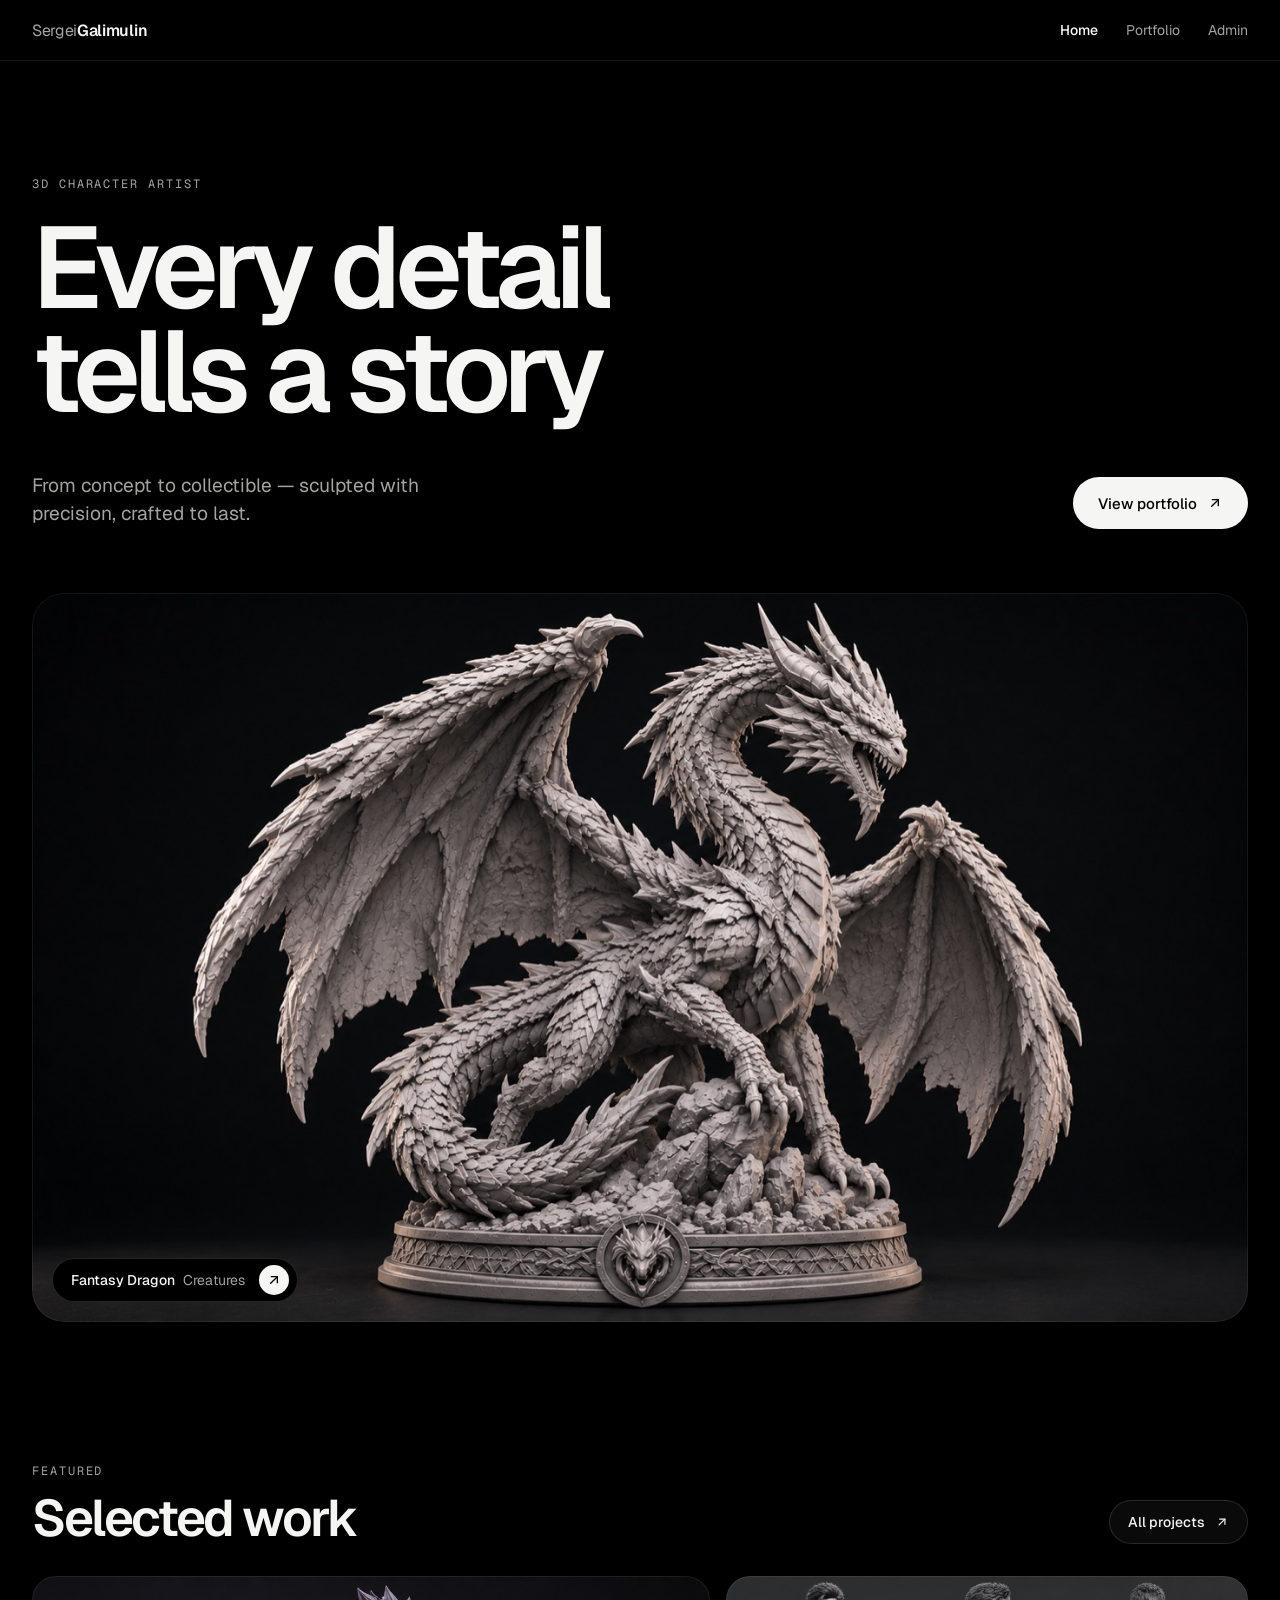
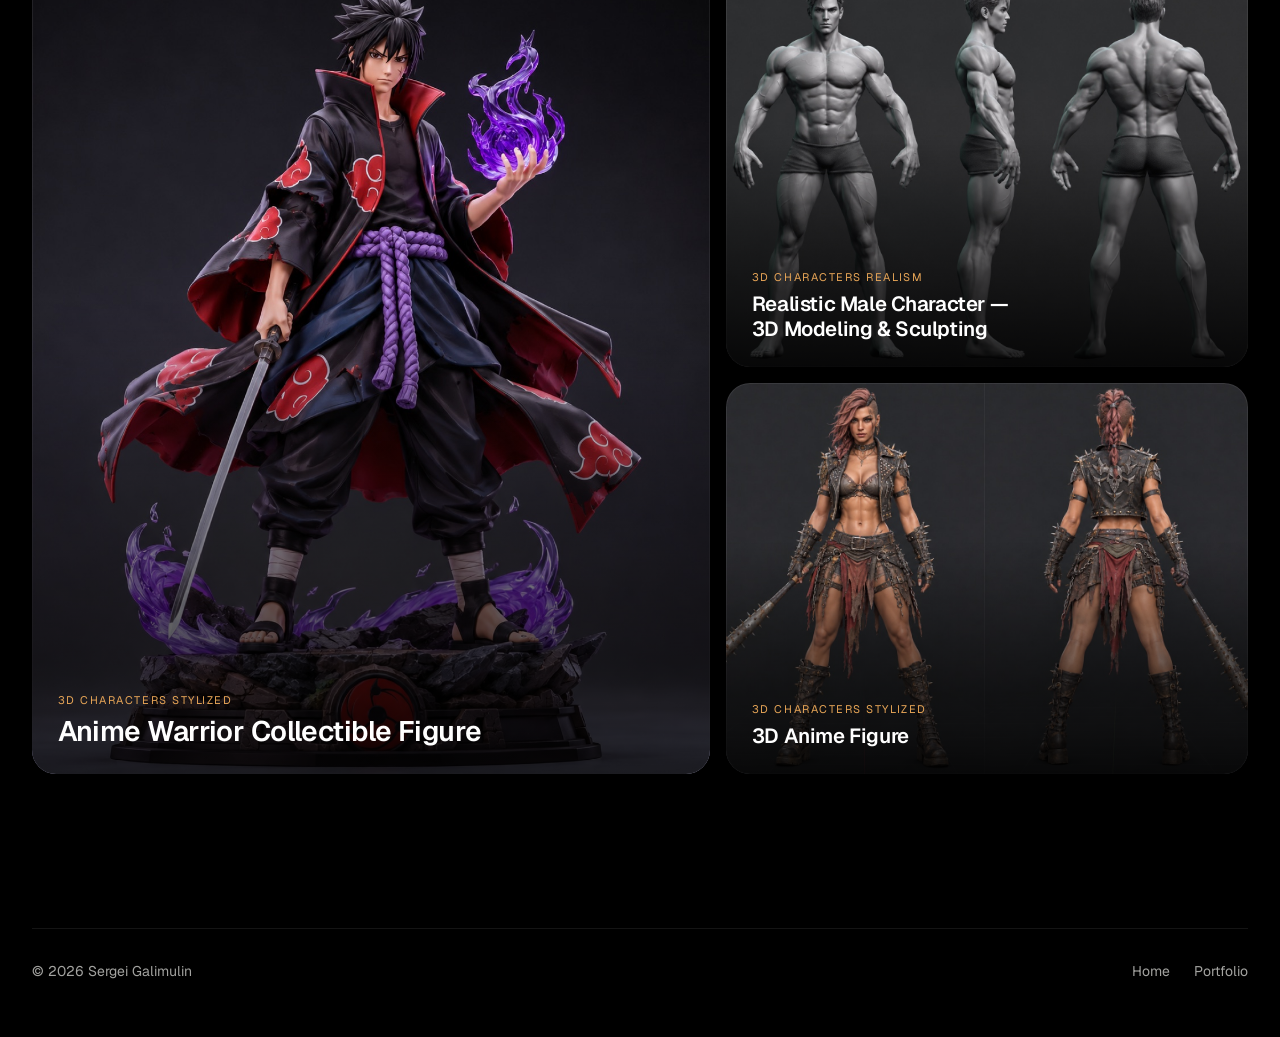
==== index.html @ 77cfa5a1 "Portfolio site for Sergei Galimulin Static site: home, portfolio with category filter, project pages" ====
<!doctype html>
<html lang="en">
<head>
  <meta charset="utf-8">
  <meta name="viewport" content="width=device-width, initial-scale=1">
  <title>SergeiGalimulin — 3D Character Artist</title>
  <meta name="description" content="Every detail tells a story. From concept to collectible — sculpted with precision, crafted to last.">
  <meta property="og:title" content="SergeiGalimulin — 3D Character Artist">
  <meta property="og:description" content="From concept to collectible — sculpted with precision, crafted to last.">
  <meta property="og:image" content="assets/img/p8_1.jpg">
  <meta name="theme-color" content="#000000">
  <link rel="icon" href="assets/favicon.svg" type="image/svg+xml">
  <link rel="preconnect" href="https://fonts.googleapis.com">
  <link rel="preconnect" href="https://fonts.gstatic.com" crossorigin>
  <link rel="stylesheet" href="https://fonts.googleapis.com/css2?family=Geist:wght@300..700&family=Geist+Mono:wght@400;500&display=block">
  <link rel="stylesheet" href="assets/css/styles.css">
</head>
<body>
  <header class="nav">
    <nav class="nav-bar" aria-label="Main">
      <a class="logo" href="index.html" aria-label="SergeiGalimulin — home"><i>Sergei</i><b>Galimulin</b></a>
      <div class="nav-links">
        <a class="nav-link nav-home is-active" href="index.html" aria-current="page">Home</a>
        <a class="nav-link" href="portfolio.html">Portfolio</a>
        <a class="nav-link" href="admin/login.html">Admin</a>
      </div>
    </nav>
  </header>

  <main>
    <section class="wrap hero">
      <p class="eyebrow">3D Character Artist</p>
      <h1>Every detail tells a story</h1>
      <div class="hero-row">
        <p>From concept to collectible — sculpted with precision, crafted to last.</p>
        <a class="btn btn-primary" href="portfolio.html">View portfolio <svg class="arr" aria-hidden="true" width="16" height="16" viewBox="0 0 24 24" fill="none" stroke="currentColor" stroke-width="2" stroke-linecap="round" stroke-linejoin="round"><path d="M7 17 17 7"/><path d="M8 7h9v9"/></svg></a>
      </div>
      <div id="hero-card"></div>
    </section>

    <section class="wrap section" id="featured" aria-labelledby="featured-title">
      <div class="section-head">
        <div>
          <p class="eyebrow">Featured</p>
          <h2 id="featured-title">Selected work</h2>
        </div>
        <a class="btn btn-ghost btn-sm" href="portfolio.html">All projects <svg class="arr arr-up" aria-hidden="true" width="14" height="14" viewBox="0 0 24 24" fill="none" stroke="currentColor" stroke-width="2" stroke-linecap="round" stroke-linejoin="round"><path d="M7 17 17 7"/><path d="M8 7h9v9"/></svg></a>
      </div>
      <div class="bento" id="bento"></div>
    </section>
  </main>

  <footer class="wrap footer">
    <div class="footer-row">
      <span>© 2026 Sergei Galimulin</span>
      <div class="footer-links">
        <a class="foot-link" href="index.html">Home</a>
        <a class="foot-link" href="portfolio.html">Portfolio</a>
      </div>
    </div>
  </footer>

  <script src="assets/js/site.js"></script>
  <script src="assets/js/home.js"></script>
</body>
</html>
---- assets/css/styles.css ----
/* SergeiGalimulin — общие стили сайта и админки */

@view-transition { navigation: auto; }
::view-transition-old(root),
::view-transition-new(root) { animation-duration: .22s; }

:root {
  --bg: #000000;
  --surface: #111111;
  --surface-2: #161616;
  --skeleton: #0d0d0d;
  --line: rgba(255, 255, 255, .08);
  --line-strong: rgba(255, 255, 255, .14);
  --text: #f5f5f4;
  --muted: #a3a3a0;
  --subtle: #8f8f8c;
  --accent: #e8a657;
  --danger: #dc2626;
  --ok: #4ade80;
  --ease: cubic-bezier(.2, .7, .2, 1);
  --gutter: clamp(16px, 3vw, 32px);
}

* { box-sizing: border-box; }
html { background: var(--bg); color-scheme: dark; }
body {
  margin: 0;
  min-height: 100vh;
  background: var(--bg);
  color: var(--text);
  font-family: 'Geist', system-ui, -apple-system, sans-serif;
  -webkit-font-smoothing: antialiased;
}
a { color: inherit; text-decoration: none; }
img, video { display: block; max-width: 100%; }
button { font: inherit; }
:focus-visible { outline: 2px solid #fff; outline-offset: 3px; }
.mono { font-family: 'Geist Mono', ui-monospace, monospace; }
.sr-only { position: absolute; width: 1px; height: 1px; padding: 0; margin: -1px; overflow: hidden; clip: rect(0 0 0 0); white-space: nowrap; border: 0; }
.wrap { max-width: 1360px; margin: 0 auto; padding-inline: var(--gutter); }
.eyebrow { margin: 0; font-family: 'Geist Mono', ui-monospace, monospace; font-size: 12px; letter-spacing: .16em; text-transform: uppercase; color: var(--muted); }

/* ---------- Шапка ---------- */
.nav {
  position: sticky; top: 0; z-index: 30;
  background: var(--bg);
  border-bottom: 1px solid var(--line);
  transition: transform .35s var(--ease);
  view-transition-name: site-nav;
}
.nav.is-hidden { transform: translateY(-101%); }
.nav:focus-within { transform: none; }
.nav-bar { max-width: 1360px; margin: 0 auto; height: 60px; padding-inline: var(--gutter); display: flex; align-items: center; justify-content: space-between; gap: 16px; }
.logo { height: 44px; display: inline-flex; align-items: center; font-size: 16px; letter-spacing: -.02em; }
.logo b { font-weight: 600; }
.logo i { font-style: normal; font-weight: 400; color: var(--muted); }
.nav-links { display: flex; gap: 28px; }
.nav-link { height: 44px; display: inline-flex; align-items: center; font-size: 14px; color: var(--muted); transition: color .2s; }
.nav-link:hover { color: #fff; }
.nav-link.is-active { color: #fff; font-weight: 500; }
.badge { height: 24px; padding: 0 10px; border-radius: 999px; background: rgba(255,255,255,.08); display: inline-flex; align-items: center; font-size: 11px; letter-spacing: .12em; color: #c9c9c6; }
@media (max-width: 480px) { .nav-home { display: none; } .nav-links { gap: 20px; } }

/* ---------- Кнопки ---------- */
.btn {
  height: 52px; padding: 0 24px; border-radius: 999px;
  display: inline-flex; align-items: center; justify-content: center; gap: 10px;
  font: 500 15px 'Geist', system-ui, sans-serif;
  border: 1px solid transparent; cursor: pointer;
  transition: background-color .2s, color .2s, border-color .2s, transform .2s;
}
.btn .arr { transition: transform .25s var(--ease); }
.btn-primary { background: var(--text); color: #000; }
.btn-primary:hover { background: #fff; transform: translateY(-1px); }
.btn-primary:hover .arr { transform: translate(2px, -2px); }
.btn-ghost { background: rgba(255,255,255,.04); color: var(--text); border-color: rgba(255,255,255,.12); }
.btn-ghost:hover { background: rgba(255,255,255,.1); border-color: rgba(255,255,255,.28); }
.btn-ghost:hover .arr-left { transform: translateX(-3px); }
.btn-ghost:hover .arr-up { transform: translate(2px, -2px); }
.btn-sm { height: 44px; padding: 0 18px; font-size: 14px; }
.btn-md { height: 48px; padding: 0 22px; font-size: 14px; }
.btn-danger-outline { background: transparent; color: var(--muted); border-color: rgba(255,255,255,.1); }
.btn-danger-outline:hover { background: rgba(248,113,113,.12); border-color: rgba(248,113,113,.5); color: #fca5a5; }
.btn-danger { background: var(--danger); color: #fff; }
.btn-danger:hover { background: #ef4444; }
.icon-btn {
  width: 44px; height: 44px; border-radius: 999px;
  display: inline-flex; align-items: center; justify-content: center;
  color: var(--text); background: #000; border: 1px solid var(--line-strong);
  cursor: pointer; transition: background-color .2s, color .2s, border-color .2s;
}
.icon-btn:hover { background: var(--text); color: #000; border-color: var(--text); }
.text-btn { height: 44px; padding: 0; border: 0; background: transparent; display: inline-flex; align-items: center; gap: 8px; font-size: 14px; color: var(--muted); cursor: pointer; transition: color .2s; }
.text-btn:hover { color: #fff; }

/* ---------- Картинки: заглушка и проявление ---------- */
.ph { background: linear-gradient(100deg, #0d0d0d 35%, #151515 50%, #0d0d0d 65%) #0d0d0d; background-size: 250% 100%; animation: shimmer 1.4s linear infinite; }
.ph.done { animation: none; background: #0b0b0b; }
.lz { opacity: 0; transition: opacity .5s ease, transform .8s var(--ease); }
.lz.on { opacity: 1; }
@keyframes shimmer { from { background-position: 150% 0; } to { background-position: -50% 0; } }
@keyframes fade { from { opacity: 0; } to { opacity: 1; } }
@keyframes pop { from { opacity: 0; transform: scale(.96); } to { opacity: 1; transform: none; } }
.fade-in { animation: fade .35s ease both; }

/* ---------- Карточки работ ---------- */
.card { display: block; cursor: pointer; }
.card-media { position: relative; overflow: hidden; border-radius: 24px; isolation: isolate; }
.card-media::after { content: ''; position: absolute; inset: 0; border-radius: inherit; box-shadow: inset 0 0 0 1px rgba(255,255,255,.07); pointer-events: none; }
.card-media img { width: 100%; height: 100%; object-fit: cover; }
.card:hover .card-media img.on { transform: scale(1.04); }
.card-shade { position: absolute; inset: 0; z-index: 1; background: linear-gradient(to top, rgba(0,0,0,.85) 0%, rgba(0,0,0,.4) 35%, rgba(0,0,0,0) 60%); pointer-events: none; }
.card-info { position: absolute; left: 0; right: 0; bottom: 0; z-index: 2; padding: clamp(18px, 2vw, 28px); display: flex; flex-direction: column; gap: 8px; transition: transform .5s var(--ease); }
.card:hover .card-info { transform: translateY(-4px); }
.card-cat { font-size: 11px; font-weight: 400; letter-spacing: .14em; text-transform: uppercase; color: var(--accent); }
.card-name { font-size: clamp(17px, 1.6vw, 22px); font-weight: 600; letter-spacing: -.02em; line-height: 1.2; color: #fff; text-wrap: balance; }
.card-video { position: absolute; top: 14px; right: 14px; z-index: 3; height: 32px; padding: 0 12px; border-radius: 999px; display: inline-flex; align-items: center; gap: 7px; font-size: 12px; font-weight: 500; color: var(--text); background: #000; border: 1px solid var(--line-strong); }

/* ---------- Главная ---------- */
.hero { padding-top: clamp(64px, 9vw, 120px); }
.hero h1 { margin: 24px 0 0; font-weight: 600; font-size: clamp(48px, 9vw, 148px); line-height: .9; letter-spacing: -.055em; max-width: 11ch; text-wrap: balance; }
.hero-row { margin-top: clamp(32px, 4vw, 48px); display: flex; flex-wrap: wrap; justify-content: space-between; align-items: flex-end; gap: 24px 48px; }
.hero-row p { margin: 0; max-width: 34ch; font-size: clamp(17px, 1.5vw, 20px); line-height: 1.5; color: var(--muted); text-wrap: pretty; }
.hero-card { margin-top: clamp(40px, 5vw, 64px); }
.hero-card .card-media { border-radius: 32px; }
.hero-tag { position: absolute; left: 20px; bottom: 20px; z-index: 2; height: 44px; padding: 0 8px 0 18px; border-radius: 999px; display: inline-flex; align-items: center; gap: 14px; font-size: 14px; background: #000; border: 1px solid var(--line-strong); }
.hero-tag .go { width: 30px; height: 30px; border-radius: 999px; background: var(--text); color: #000; display: inline-flex; align-items: center; justify-content: center; }
.section { padding-top: clamp(96px, 11vw, 160px); }
.section-head { display: flex; justify-content: space-between; align-items: flex-end; gap: 24px; flex-wrap: wrap; margin-bottom: 32px; }
.section-head h2 { margin: 14px 0 0; font-weight: 600; font-size: clamp(32px, 4vw, 56px); letter-spacing: -.045em; line-height: 1; }
.bento { display: grid; grid-template-columns: 1.3fr 1fr; gap: 16px; }
.bento .card { display: flex; flex-direction: column; min-width: 0; }
.bento .card-media { aspect-ratio: 4 / 3; }
.bento .big { grid-row: span 2; }
.bento .big .card-media { flex: 1 1 0; min-height: 0; aspect-ratio: auto; }
.bento .big .card-media img { position: absolute; inset: 0; }
.bento .big .card-name { font-size: clamp(20px, 2.2vw, 30px); }
@media (max-width: 820px) {
  .bento { grid-template-columns: 1fr; }
  .bento .big { grid-row: auto; }
  .bento .big .card-media { flex: none; aspect-ratio: 4 / 5; }
}

/* ---------- Портфолио ---------- */
.page-head { padding-top: clamp(56px, 8vw, 104px); }
.page-head-row { margin-top: 20px; display: flex; justify-content: space-between; align-items: flex-end; gap: 16px 24px; flex-wrap: wrap; }
.page-head h1 { margin: 0; font-weight: 600; font-size: clamp(56px, 9vw, 148px); line-height: .88; letter-spacing: -.06em; }
.count { margin: 0 0 12px; font-size: 13px; color: var(--muted); }
.chips { margin-top: 40px; display: flex; flex-wrap: wrap; gap: 8px; }
.chip {
  height: 44px; padding: 0 16px; border-radius: 999px;
  border: 1px solid rgba(255,255,255,.12); background: transparent; color: var(--muted);
  font: 500 14px 'Geist', system-ui, sans-serif;
  display: inline-flex; align-items: center; gap: 8px; cursor: pointer;
  transition: background-color .2s, color .2s, border-color .2s;
}
.chip .n { font-family: 'Geist Mono', ui-monospace, monospace; font-size: 11px; color: var(--subtle); transition: color .2s; }
.chip:hover { background: rgba(255,255,255,.06); border-color: rgba(255,255,255,.32); color: #fff; }
.chip:hover .n { color: #c9c9c6; }
.chip.is-active { background: var(--text); border-color: var(--text); color: #000; }
.chip.is-active .n { color: #57575a; }
.masonry { margin-top: 40px; columns: 380px 3; column-gap: 16px; }
.masonry .card { break-inside: avoid; margin-bottom: 16px; }
.empty { margin-top: 40px; min-height: 440px; border-radius: 32px; background: var(--surface); border: 1px solid rgba(255,255,255,.07); display: flex; flex-direction: column; align-items: center; justify-content: center; gap: 20px; padding: 48px 24px; text-align: center; }
.empty-title { margin: 0; font-weight: 600; font-size: clamp(28px, 3.4vw, 44px); letter-spacing: -.045em; line-height: 1.05; max-width: 16ch; text-wrap: balance; }

/* ---------- Страница проекта ---------- */
.project-grid { margin-top: 28px; display: flex; flex-wrap: wrap; gap: clamp(32px, 4vw, 56px); align-items: flex-start; }
.project-media { flex: 999 1 560px; min-width: 0; display: flex; flex-direction: column; gap: 16px; }
.viewer { position: relative; border-radius: 28px; overflow: hidden; display: flex; align-items: center; justify-content: center; background: #0b0b0b; }
.viewer::after { content: ''; position: absolute; inset: 0; border-radius: inherit; box-shadow: inset 0 0 0 1px rgba(255,255,255,.07); pointer-events: none; }
.viewer img, .viewer video { width: 100%; height: 100%; }
.zoom { position: absolute; inset: 0; padding: 0; border: 0; background: transparent; display: flex; align-items: center; justify-content: center; cursor: zoom-in; }
.counter { position: absolute; left: 16px; top: 16px; height: 32px; padding: 0 12px; border-radius: 999px; display: inline-flex; align-items: center; font-size: 12px; background: #000; border: 1px solid var(--line-strong); }
.viewer-full { position: absolute; right: 16px; top: 16px; }
.viewer-arrows { position: absolute; right: 16px; bottom: 16px; display: flex; gap: 8px; }
.thumbs { display: flex; gap: 12px; overflow-x: auto; padding: 4px; }
.thumb { position: relative; flex: 0 0 auto; width: 104px; height: 78px; padding: 0; border-radius: 14px; overflow: hidden; border: 0; background: #141414; cursor: pointer; opacity: .5; outline: 2px solid transparent; outline-offset: 3px; transition: opacity .2s, outline-color .2s; }
.thumb:hover { opacity: 1; }
.thumb.is-active { opacity: 1; outline-color: var(--text); }
.thumb img, .thumb video { width: 100%; height: 100%; object-fit: cover; }
.play { position: absolute; inset: 0; display: flex; align-items: center; justify-content: center; color: #fff; background: rgba(0,0,0,.35); pointer-events: none; }
.project-aside { flex: 1 1 320px; max-width: 420px; display: flex; flex-direction: column; gap: 24px; }
.project-aside h1 { margin: 0; font-weight: 600; font-size: clamp(30px, 3.2vw, 44px); line-height: 1.02; letter-spacing: -.045em; text-wrap: balance; }
.project-desc { margin: 0; font-size: 16px; line-height: 1.65; color: var(--muted); white-space: pre-line; text-wrap: pretty; }
.specs { margin: 0; padding: 4px 20px; border-radius: 20px; background: var(--surface); border: 1px solid rgba(255,255,255,.07); }
.specs div { display: flex; justify-content: space-between; gap: 16px; padding: 14px 0; font-size: 14px; }
.specs div + div { border-top: 1px solid rgba(255,255,255,.07); }
.specs dt { color: var(--muted); }
.specs dd { margin: 0; text-align: right; }
.pn-grid { margin-top: clamp(80px, 9vw, 128px); display: grid; grid-template-columns: repeat(auto-fit, minmax(min(360px, 100%), 1fr)); gap: 16px; }
.pn { display: flex; align-items: center; gap: 20px; padding: 12px; border-radius: 24px; background: var(--surface); border: 1px solid rgba(255,255,255,.07); transition: background-color .25s, border-color .25s; }
.pn:hover { background: #171717; border-color: rgba(255,255,255,.16); }
.pn.next { flex-direction: row-reverse; text-align: right; }
.pn-img { flex: 0 0 auto; width: 120px; height: 90px; border-radius: 14px; overflow: hidden; background: #141414; }
.pn-img img { width: 100%; height: 100%; object-fit: cover; transition: transform .8s var(--ease); }
.pn:hover .pn-img img { transform: scale(1.06); }
.pn-text { flex: 1; min-width: 0; display: flex; flex-direction: column; gap: 8px; }
.pn-label { font-size: 12px; letter-spacing: .12em; color: var(--muted); }
.pn-title { font-size: 20px; font-weight: 600; letter-spacing: -.03em; line-height: 1.2; }
.not-found { padding: 120px 0; display: flex; flex-direction: column; align-items: flex-start; gap: 20px; color: var(--muted); }

/* ---------- Полноэкранный просмотр ---------- */
.lb { position: fixed; inset: 0; z-index: 100; background: #050505; display: grid; grid-template-rows: auto minmax(0, 1fr) auto; animation: fade .25s ease both; }
.lb[hidden] { display: none; }
.lb-backdrop { position: absolute; inset: 0; padding: 0; border: 0; background: transparent; cursor: zoom-out; }
.lb-top { position: relative; z-index: 1; display: flex; justify-content: space-between; align-items: center; gap: 16px; padding: 16px clamp(16px, 2vw, 24px); pointer-events: none; }
.lb-top > * { pointer-events: auto; }
.lb-title { display: flex; align-items: baseline; gap: 16px; min-width: 0; }
.lb-title span:first-child { font-size: 15px; font-weight: 500; white-space: nowrap; overflow: hidden; text-overflow: ellipsis; }
.lb-stage { position: relative; min-height: 0; display: flex; align-items: center; justify-content: center; padding: 8px clamp(12px, 7vw, 112px); pointer-events: none; }
.lb-stage img, .lb-stage video { max-width: 100%; max-height: 100%; object-fit: contain; border-radius: 12px; pointer-events: auto; user-select: none; }
.lb-btn { width: 48px; height: 48px; border-radius: 999px; display: inline-flex; align-items: center; justify-content: center; color: var(--text); background: #141414; border: 1px solid rgba(255,255,255,.12); cursor: pointer; pointer-events: auto; transition: background-color .2s, color .2s, border-color .2s; }
.lb-btn:hover { background: var(--text); color: #000; border-color: var(--text); }
.lb-arrow { position: absolute; top: 50%; width: 56px; height: 56px; transform: translateY(-50%); }
.lb-prev { left: clamp(12px, 2vw, 32px); }
.lb-next { right: clamp(12px, 2vw, 32px); }
.lb-strip { position: relative; z-index: 1; display: flex; justify-content: center; gap: 10px; padding: 16px 16px 24px; overflow-x: auto; pointer-events: none; }
.lb-thumb { position: relative; flex: 0 0 auto; width: 80px; height: 56px; padding: 0; border-radius: 10px; overflow: hidden; border: 0; background: #141414; cursor: pointer; opacity: .4; outline: 2px solid transparent; outline-offset: 3px; pointer-events: auto; transition: opacity .2s, outline-color .2s; }
.lb-thumb:hover { opacity: 1; }
.lb-thumb.is-active { opacity: 1; outline-color: var(--text); }
.lb-thumb img, .lb-thumb video { width: 100%; height: 100%; object-fit: cover; }
@media (max-width: 640px) {
  .lb-arrow { top: auto; bottom: 8px; transform: none; width: 48px; height: 48px; }
  .lb-stage { padding: 8px 12px 64px; }
}

/* ---------- Подвал ---------- */
.footer { margin-top: clamp(96px, 12vw, 180px); padding-bottom: 24px; }
.footer-row { display: flex; justify-content: space-between; align-items: center; gap: 16px; flex-wrap: wrap; padding: 20px 0; border-top: 1px solid var(--line); font-size: 14px; color: var(--muted); }
.footer-links { display: flex; gap: 24px; }
.foot-link { height: 44px; display: inline-flex; align-items: center; color: var(--muted); transition: color .2s; }
.foot-link:hover { color: #fff; }

/* ---------- Админка ---------- */
.admin-main { padding-top: clamp(40px, 6vw, 80px); padding-bottom: 120px; }
.admin-head { display: flex; justify-content: space-between; align-items: flex-end; gap: 24px; flex-wrap: wrap; margin-bottom: 32px; }
.admin-head h1 { margin: 12px 0; font-weight: 600; font-size: clamp(36px, 4.6vw, 64px); line-height: .95; letter-spacing: -.05em; }
.panel { border-radius: 28px; background: var(--surface); border: 1px solid rgba(255,255,255,.07); padding: clamp(20px, 2.4vw, 28px); }
.field { display: flex; flex-direction: column; gap: 8px; }
.label { font-size: 13px; color: var(--muted); }
.input { width: 100%; height: 50px; padding: 0 16px; border-radius: 14px; border: 1px solid rgba(255,255,255,.1); background: #000; color: var(--text); font: 400 15px 'Geist', system-ui, sans-serif; transition: border-color .2s, box-shadow .2s; }
textarea.input { height: auto; padding: 14px 16px; line-height: 1.6; resize: vertical; }
.input::placeholder { color: var(--subtle); }
.input:hover { border-color: rgba(255,255,255,.22); }
.input:focus { outline: none; border-color: var(--text); box-shadow: 0 0 0 4px rgba(255,255,255,.08); }
.input.is-error { border-color: #f87171; }
.input-wrap { position: relative; }
.input-wrap .input { padding-right: 52px; }
.eye { position: absolute; right: 3px; top: 3px; width: 44px; height: 44px; border: 0; border-radius: 12px; background: transparent; color: var(--muted); display: flex; align-items: center; justify-content: center; cursor: pointer; transition: color .2s, background-color .2s; }
.eye:hover { color: #fff; background: rgba(255,255,255,.06); }
.err { margin: 0; font-size: 13px; color: #fca5a5; }
.notice { margin: 0; padding: 12px 14px; border-radius: 12px; background: rgba(74,222,128,.1); color: #86efac; font-size: 14px; line-height: 1.4; }
.login { min-height: calc(100vh - 61px); display: flex; align-items: center; justify-content: center; padding: 80px 16px; }
.login-card { width: 100%; max-width: 440px; padding: clamp(28px, 4vw, 40px); border-radius: 32px; background: var(--surface); border: 1px solid rgba(255,255,255,.07); display: flex; flex-direction: column; gap: 32px; }
.login-card h1 { margin: 12px 0; font-weight: 600; font-size: 36px; line-height: 1; letter-spacing: -.045em; }

.list { list-style: none; margin: 0; padding: 8px; border-radius: 28px; background: var(--surface); border: 1px solid rgba(255,255,255,.07); }
.row { display: flex; flex-wrap: wrap; align-items: center; gap: 12px 20px; padding: 12px; border-radius: 20px; transition: background-color .2s; }
.row:hover { background: var(--surface-2); }
.row + .row { margin-top: 2px; }
.row-thumb { flex: 0 0 auto; width: 64px; height: 64px; border-radius: 14px; overflow: hidden; background: #141414; display: flex; align-items: center; justify-content: center; color: #6b6b68; }
.row-thumb img { width: 100%; height: 100%; object-fit: cover; }
.row-text { flex: 999 1 260px; min-width: 0; display: flex; flex-direction: column; gap: 6px; }
.row-title { font-size: 15px; font-weight: 500; line-height: 1.3; transition: color .2s; }
.row-title:hover { color: #fff; text-decoration: underline; text-underline-offset: 3px; }
.row-meta { font-size: 13px; color: var(--muted); }
.row-actions { flex: 1 0 auto; display: flex; align-items: center; justify-content: flex-end; gap: 8px; }
.pill { height: 40px; padding: 0 14px; border-radius: 999px; display: inline-flex; align-items: center; gap: 8px; font: 500 13px 'Geist', system-ui, sans-serif; color: var(--muted); background: transparent; border: 1px solid rgba(255,255,255,.1); cursor: pointer; transition: background-color .2s, color .2s, border-color .2s; }
.pill:hover { background: rgba(255,255,255,.08); border-color: rgba(255,255,255,.24); color: #fff; }
.status { min-width: 124px; }
.status .dot { width: 7px; height: 7px; border-radius: 999px; background: #6b6b68; }
.status.is-on { color: var(--text); }
.status.is-on .dot { background: var(--ok); box-shadow: 0 0 0 3px rgba(74,222,128,.15); }
.round-btn { width: 40px; height: 40px; border-radius: 999px; display: inline-flex; align-items: center; justify-content: center; color: var(--muted); background: transparent; border: 1px solid rgba(255,255,255,.1); cursor: pointer; transition: background-color .2s, color .2s, border-color .2s; }
.round-btn.danger:hover { background: rgba(248,113,113,.12); border-color: rgba(248,113,113,.5); color: #fca5a5; }
.admin-empty { min-height: 360px; border-radius: 28px; background: var(--surface); border: 1px solid rgba(255,255,255,.07); display: flex; flex-direction: column; align-items: center; justify-content: center; gap: 16px; padding: 40px 24px; text-align: center; }

.editor-form { display: flex; flex-wrap: wrap; gap: 16px; align-items: stretch; }
.editor-left { flex: 1 1 400px; min-width: 0; display: flex; flex-direction: column; gap: 24px; }
.editor-right { flex: 999 1 520px; min-width: 0; display: flex; flex-direction: column; gap: 20px; }
.cat-chips { display: flex; flex-wrap: wrap; gap: 6px; }
.cat-chip { height: 40px; padding: 0 14px; border-radius: 999px; border: 1px solid rgba(255,255,255,.1); background: transparent; color: var(--muted); font: 500 13px 'Geist', system-ui, sans-serif; cursor: pointer; transition: background-color .2s, color .2s, border-color .2s; }
.cat-chip:hover { background: rgba(255,255,255,.08); color: #fff; border-color: rgba(255,255,255,.24); }
.cat-chip.is-active { background: var(--text); color: #000; border-color: var(--text); }
.switch-row { width: 100%; display: flex; align-items: center; justify-content: space-between; gap: 16px; padding: 16px; border-radius: 18px; border: 1px solid rgba(255,255,255,.1); background: transparent; color: var(--text); text-align: left; cursor: pointer; transition: border-color .2s, background-color .2s; }
.switch-row:hover { border-color: rgba(255,255,255,.24); background: rgba(255,255,255,.03); }
.track { flex: 0 0 auto; width: 48px; height: 28px; border-radius: 999px; background: #2a2a2a; position: relative; transition: background-color .25s; }
.knob { position: absolute; top: 3px; left: 3px; width: 22px; height: 22px; border-radius: 999px; background: var(--muted); transition: transform .3s var(--ease), background-color .25s; }
.switch-row[aria-checked="true"] .track { background: var(--text); }
.switch-row[aria-checked="true"] .knob { transform: translateX(20px); background: #000; }
.drop { display: flex; flex-wrap: wrap; align-items: center; justify-content: space-between; gap: 16px; padding: 20px; border-radius: 20px; border: 1px dashed rgba(255,255,255,.18); transition: border-color .2s, background-color .2s; }
.drop:hover { border-color: rgba(255,255,255,.4); background: rgba(255,255,255,.02); }
.drop.is-drag { border-color: var(--text); background: rgba(255,255,255,.06); }
.drop-text { display: flex; align-items: center; gap: 12px; font-size: 14px; color: var(--muted); }
.upload { position: relative; }
.upload:focus-within { outline: 2px solid #fff; outline-offset: 3px; }
.tiles { list-style: none; margin: 0; padding: 0; display: grid; grid-template-columns: repeat(auto-fill, minmax(min(220px, 100%), 1fr)); gap: 12px; }
.tile { position: relative; border-radius: 20px; overflow: hidden; background: #000; border: 1px solid rgba(255,255,255,.07); animation: pop .3s var(--ease) both; }
.tile-img { position: relative; aspect-ratio: 4 / 3; overflow: hidden; background: #141414; }
.tile-img img, .tile-img video { width: 100%; height: 100%; object-fit: cover; }
.tile-badge { position: absolute; left: 10px; top: 10px; height: 26px; padding: 0 10px; border-radius: 999px; display: inline-flex; align-items: center; font-size: 10px; letter-spacing: .12em; }
.tile-badge.cover { background: var(--text); color: #000; }
.tile-badge.video { background: #000; color: var(--text); border: 1px solid var(--line-strong); }
.tile-tools { position: absolute; top: 10px; right: 10px; display: flex; gap: 6px; opacity: 0; transition: opacity .2s; }
.tile:hover .tile-tools, .tile:focus-within .tile-tools { opacity: 1; }
@media (hover: none) { .tile-tools { opacity: 1; } }
.tool { width: 36px; height: 36px; border-radius: 999px; display: inline-flex; align-items: center; justify-content: center; color: var(--text); background: #000; border: 1px solid var(--line-strong); cursor: pointer; transition: background-color .2s, color .2s; }
.tool:hover { background: var(--text); color: #000; }
.tool:disabled { opacity: .35; cursor: default; background: #000; color: var(--text); }
.tile-foot { padding: 10px; }
.select { width: 100%; height: 44px; padding: 0 12px; border-radius: 12px; border: 1px solid rgba(255,255,255,.1); background: var(--surface); color: var(--text); font: 400 13px 'Geist', system-ui, sans-serif; cursor: pointer; transition: border-color .2s; }
.select:hover { border-color: rgba(255,255,255,.24); }
.editor-actions { flex: 1 1 100%; display: flex; justify-content: space-between; align-items: center; gap: 16px; flex-wrap: wrap; margin-top: 16px; }

.modal { position: fixed; inset: 0; z-index: 100; display: flex; align-items: center; justify-content: center; padding: 16px; animation: fade .2s ease both; }
.modal[hidden] { display: none; }
.modal-bg { position: absolute; inset: 0; border: 0; padding: 0; background: rgba(0,0,0,.72); cursor: default; }
.modal-card { position: relative; width: 100%; max-width: 420px; padding: 28px; border-radius: 24px; background: var(--surface); border: 1px solid rgba(255,255,255,.1); display: flex; flex-direction: column; gap: 12px; animation: pop .25s var(--ease) both; }
.modal-card h2 { margin: 0; font-size: 20px; font-weight: 600; letter-spacing: -.02em; }
.modal-card p { margin: 0; font-size: 14px; line-height: 1.5; color: var(--muted); }
.modal-actions { margin-top: 12px; display: flex; justify-content: flex-end; gap: 8px; }
.toast { position: fixed; left: 50%; bottom: 24px; z-index: 90; transform: translateX(-50%); display: flex; align-items: center; gap: 16px; padding: 10px 10px 10px 18px; border-radius: 999px; background: var(--text); color: #000; font-size: 14px; font-weight: 500; box-shadow: 0 12px 40px rgba(0,0,0,.5); animation: fade .25s ease both; }
.toast[hidden] { display: none; }
.toast button { height: 36px; padding: 0 14px; border-radius: 999px; border: 0; background: #000; color: #fff; font-size: 13px; font-weight: 500; cursor: pointer; }
.toast span:only-child { padding-right: 8px; }

@media (prefers-reduced-motion: reduce) {
  *, ::view-transition-old(root), ::view-transition-new(root) { animation: none !important; transition: none !important; }
}
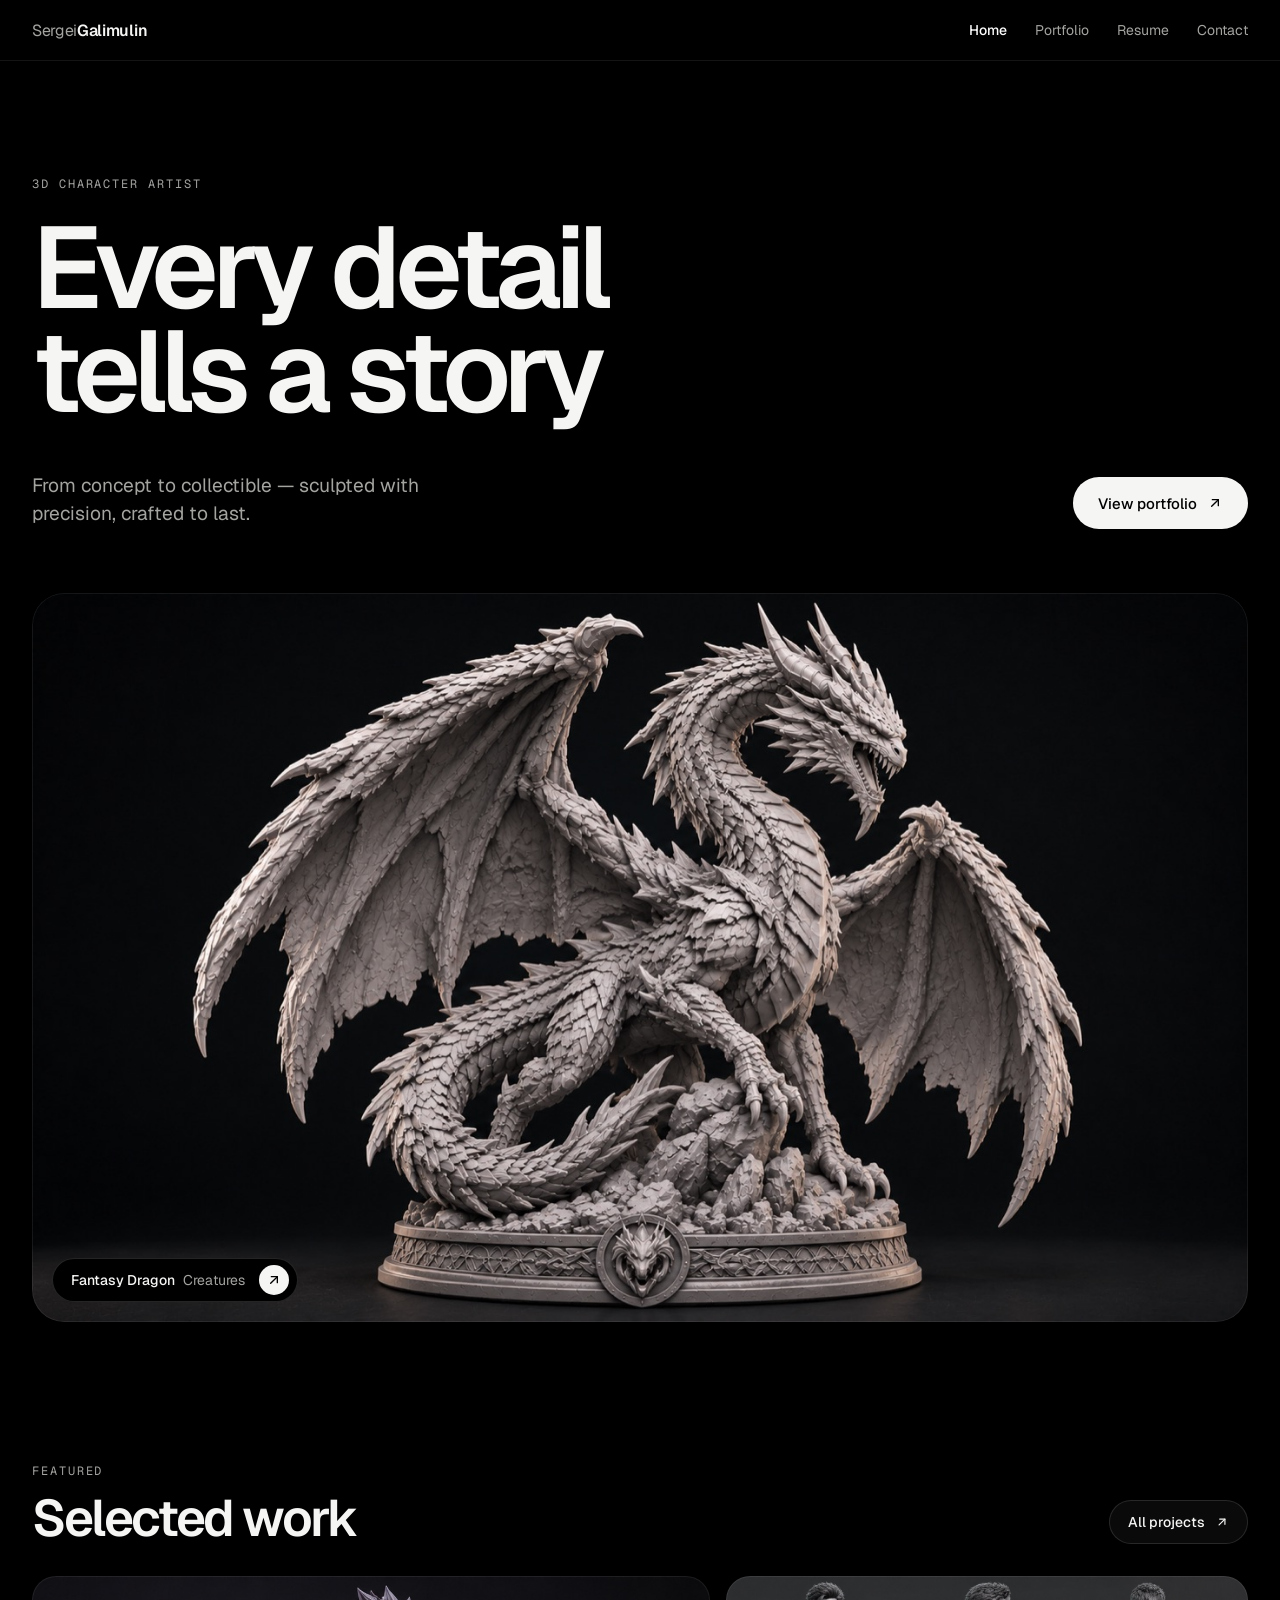
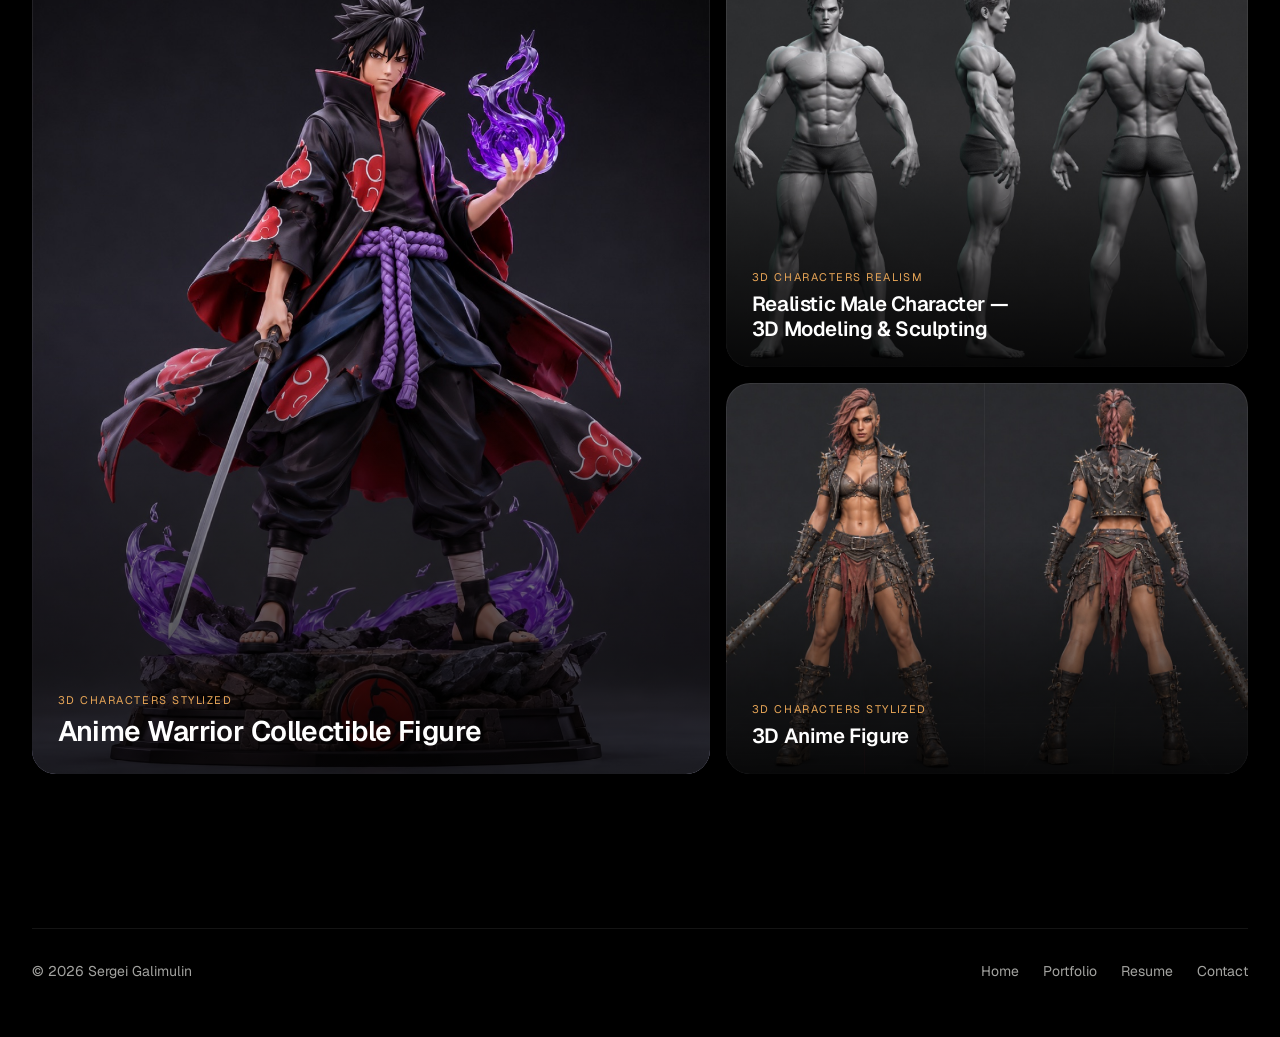
==== commit 7ad20c60: "Add files via upload" ====
--- a/index.html
+++ b/index.html
@@ -22,7 +22,8 @@
       <div class="nav-links">
         <a class="nav-link nav-home is-active" href="index.html" aria-current="page">Home</a>
         <a class="nav-link" href="portfolio.html">Portfolio</a>
-        <a class="nav-link" href="admin/login.html">Admin</a>
+        <a class="nav-link" href="resume.html">Resume</a>
+        <a class="nav-link" href="contact.html">Contact</a>
       </div>
     </nav>
   </header>
@@ -56,6 +57,8 @@
       <div class="footer-links">
         <a class="foot-link" href="index.html">Home</a>
         <a class="foot-link" href="portfolio.html">Portfolio</a>
+        <a class="foot-link" href="resume.html">Resume</a>
+        <a class="foot-link" href="contact.html">Contact</a>
       </div>
     </div>
   </footer>
--- a/assets/css/styles.css
+++ b/assets/css/styles.css
@@ -328,3 +328,31 @@
 @media (prefers-reduced-motion: reduce) {
   *, ::view-transition-old(root), ::view-transition-new(root) { animation: none !important; transition: none !important; }
 }
+
+/* Resume / Contact */
+.cv { margin-top: 48px; border-top: 1px solid var(--line); }
+.cv-sec { display: grid; grid-template-columns: minmax(140px, 260px) 1fr; gap: 24px; padding: 40px 0; border-bottom: 1px solid var(--line); }
+.cv-body { max-width: 860px; color: var(--muted); line-height: 1.65; }
+.cv-body p { margin: 0 0 14px; }
+.cv-lead { color: var(--text); font-size: clamp(20px, 2.2vw, 28px); line-height: 1.35; letter-spacing: -.02em; }
+.cv-list { margin: 0; padding-left: 18px; display: grid; gap: 8px; }
+.cv-list li::marker { color: var(--accent); }
+.cv-chips { margin-top: 0; }
+.cv-chips .chip { cursor: default; }
+.cv-job { padding-bottom: 36px; }
+.cv-job + .cv-job { padding-top: 36px; border-top: 1px solid var(--line); }
+.cv-job-head { display: flex; justify-content: space-between; gap: 16px; flex-wrap: wrap; margin-bottom: 16px; }
+.cv-job h3 { margin: 0; color: var(--text); font-weight: 600; font-size: 20px; letter-spacing: -.02em; }
+.cv-co { margin: 4px 0 0; }
+.cv-date { margin: 0; font-size: 12px; color: var(--subtle); }
+.ct-row { display: grid; grid-template-columns: minmax(120px, 220px) 1fr; gap: 16px; padding: 16px 0; border-bottom: 1px solid var(--line); }
+.ct-row:last-child { border: 0; }
+.ct-val { color: var(--text); font-size: clamp(18px, 2vw, 24px); letter-spacing: -.02em; }
+.ct-val a { color: inherit; text-decoration: underline; text-decoration-color: var(--line-strong); text-underline-offset: 4px; }
+.ct-val a:hover { color: var(--accent); }
+@media (max-width: 720px) { .cv-sec, .ct-row { grid-template-columns: 1fr; gap: 12px; } }
+.cv-co a { color: var(--text); text-decoration: underline; text-decoration-color: var(--line-strong); text-underline-offset: 3px; }
+.cv-co a:hover { color: var(--accent); }
+.copy { all: unset; cursor: pointer; color: var(--text); text-decoration: underline; text-decoration-color: var(--line-strong); text-underline-offset: 4px; }
+.copy:hover { color: var(--accent); }
+.copy small { font-family: 'Geist Mono', ui-monospace, monospace; font-size: 11px; letter-spacing: .08em; text-transform: uppercase; color: var(--subtle); margin-left: 8px; text-decoration: none; display: inline-block; }
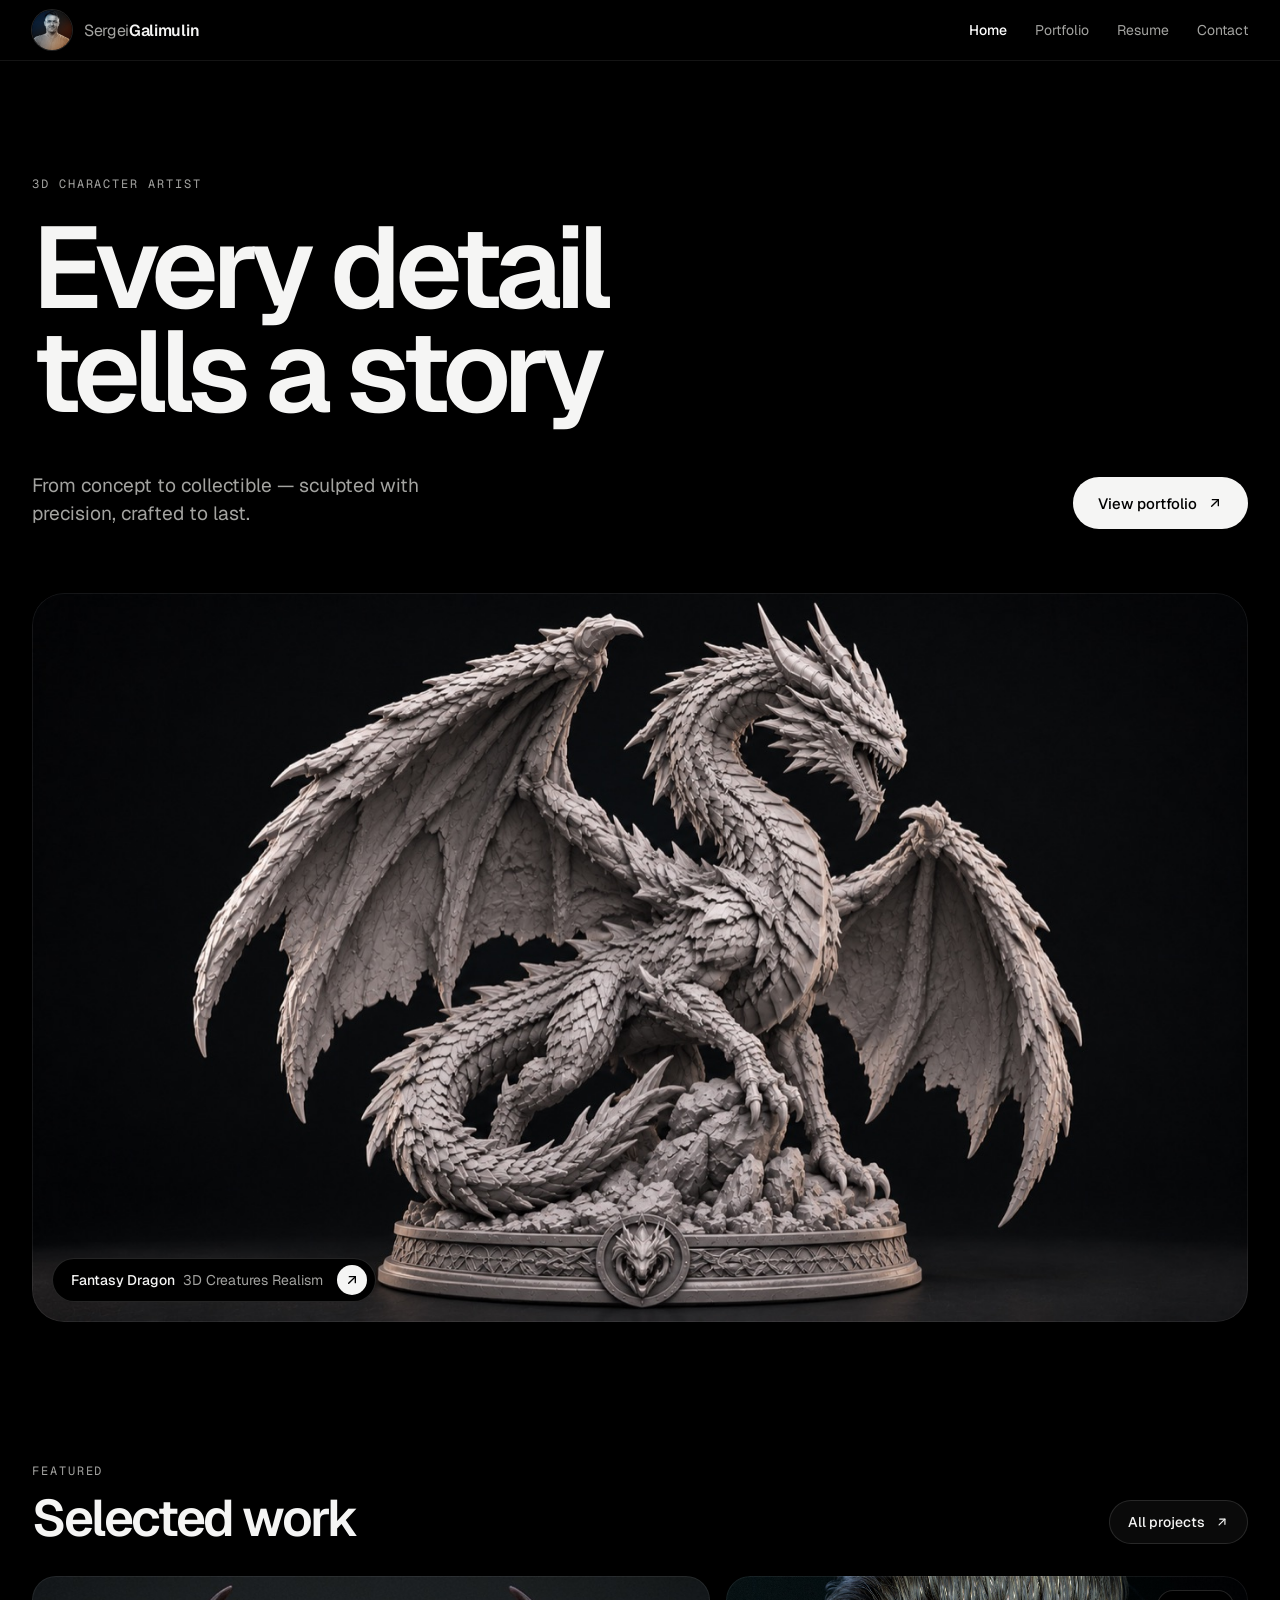
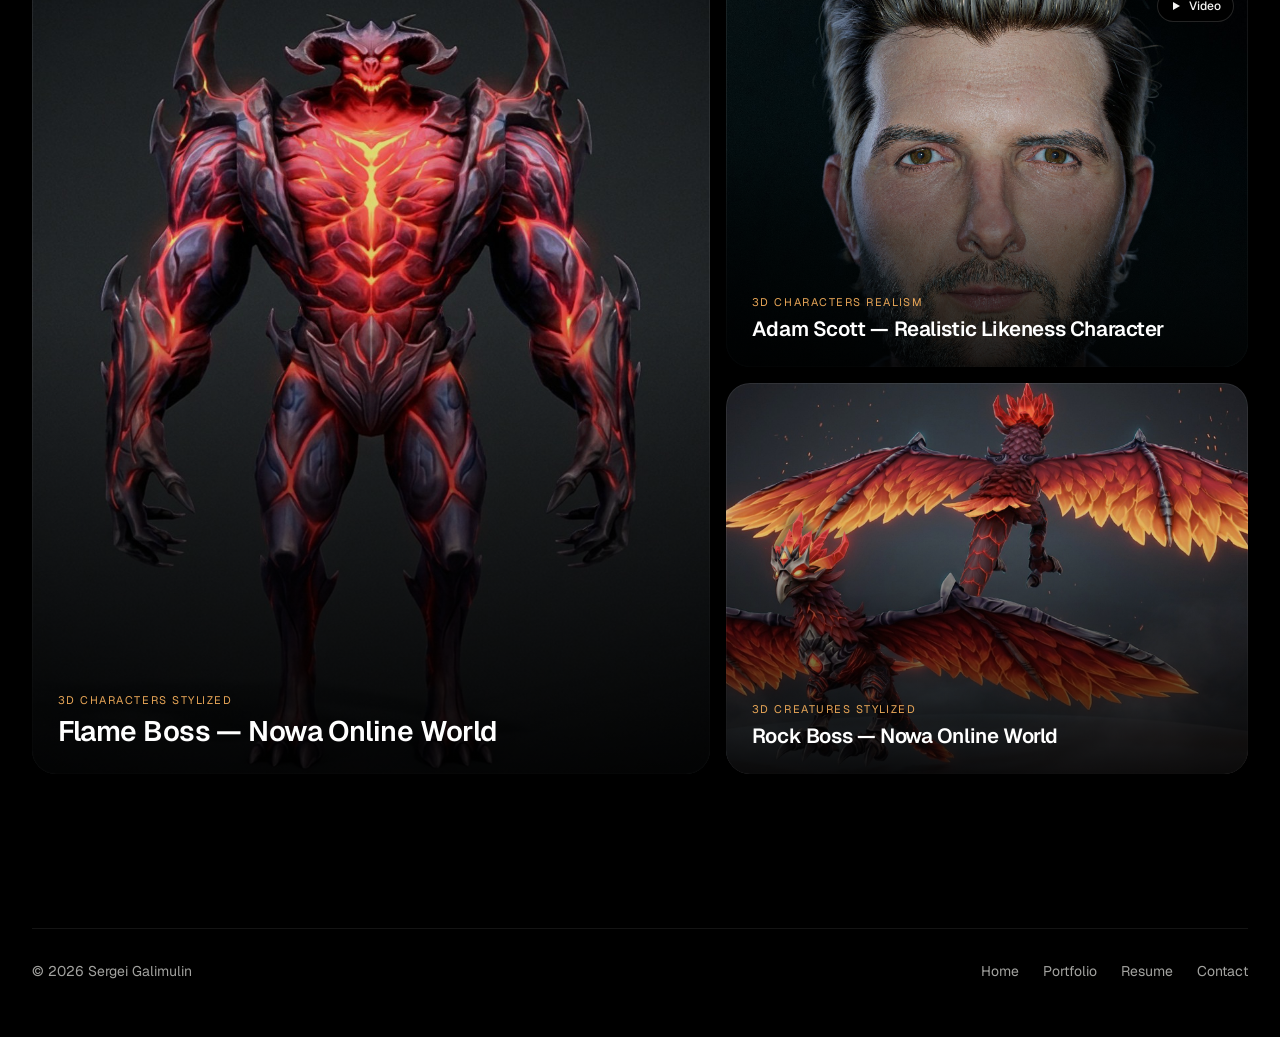
==== commit c17360c9: "Add files via upload" ====
--- a/index.html
+++ b/index.html
@@ -18,7 +18,7 @@
 <body>
   <header class="nav">
     <nav class="nav-bar" aria-label="Main">
-      <a class="logo" href="index.html" aria-label="SergeiGalimulin — home"><i>Sergei</i><b>Galimulin</b></a>
+      <div class="brand"><a class="avatar" href="resume.html" aria-label="Resume" title="Resume"><img src="assets/img/portrait.jpg" alt="Sergei Galimulin" width="40" height="40"></a><a class="logo" href="index.html" aria-label="SergeiGalimulin — home"><i>Sergei</i><b>Galimulin</b></a></div>
       <div class="nav-links">
         <a class="nav-link nav-home is-active" href="index.html" aria-current="page">Home</a>
         <a class="nav-link" href="portfolio.html">Portfolio</a>
--- a/assets/css/styles.css
+++ b/assets/css/styles.css
@@ -173,7 +173,10 @@
 .zoom { position: absolute; inset: 0; padding: 0; border: 0; background: transparent; display: flex; align-items: center; justify-content: center; cursor: zoom-in; }
 .counter { position: absolute; left: 16px; top: 16px; height: 32px; padding: 0 12px; border-radius: 999px; display: inline-flex; align-items: center; font-size: 12px; background: #000; border: 1px solid var(--line-strong); }
 .viewer-full { position: absolute; right: 16px; top: 16px; }
-.viewer-arrows { position: absolute; right: 16px; bottom: 16px; display: flex; gap: 8px; }
+.viewer-arrows { position: absolute; inset: 0; pointer-events: none; }
+.viewer-arrows .icon-btn { position: absolute; top: 50%; transform: translateY(-50%); pointer-events: auto; }
+.viewer-arrows .icon-btn:first-child { left: 16px; }
+.viewer-arrows .icon-btn:last-child { right: 16px; }
 .thumbs { display: flex; gap: 12px; overflow-x: auto; padding: 4px; }
 .thumb { position: relative; flex: 0 0 auto; width: 104px; height: 78px; padding: 0; border-radius: 14px; overflow: hidden; border: 0; background: #141414; cursor: pointer; opacity: .5; outline: 2px solid transparent; outline-offset: 3px; transition: opacity .2s, outline-color .2s; }
 .thumb:hover { opacity: 1; }
@@ -356,3 +359,21 @@
 .copy { all: unset; cursor: pointer; color: var(--text); text-decoration: underline; text-decoration-color: var(--line-strong); text-underline-offset: 4px; }
 .copy:hover { color: var(--accent); }
 .copy small { font-family: 'Geist Mono', ui-monospace, monospace; font-size: 11px; letter-spacing: .08em; text-transform: uppercase; color: var(--subtle); margin-left: 8px; text-decoration: none; display: inline-block; }
+
+/* Breakdown tiles */
+.breakdown { margin-top: 24px; display: grid; gap: 14px; }
+.tiles { display: grid; grid-template-columns: repeat(2, 1fr); gap: 12px; }
+.tile { position: relative; padding: 0; border: 0; border-radius: 18px; overflow: hidden; background: #141414; cursor: pointer; aspect-ratio: 16 / 9; }
+.tile img { width: 100%; height: 100%; object-fit: contain; transition: transform .4s; }
+.tile:hover img { transform: scale(1.03); }
+.tile-cap { position: absolute; left: 12px; bottom: 12px; padding: 5px 10px; border-radius: 999px; font-size: 11px; letter-spacing: .08em; text-transform: uppercase; background: rgba(0,0,0,.65); color: #fff; }
+@media (max-width: 520px) { .tiles { grid-template-columns: 1fr; } }
+.project-links { margin: 0; display: flex; flex-wrap: wrap; gap: 8px; }
+
+/* Portrait */
+.brand { display: flex; align-items: center; gap: 12px; }
+.avatar { display: block; width: 40px; height: 40px; flex: none; border-radius: 50%; overflow: hidden; box-shadow: 0 0 0 1px var(--line-strong); transition: box-shadow .2s, transform .2s; }
+.avatar img { display: block; width: 100%; height: 100%; object-fit: cover; }
+.avatar:hover, .avatar:focus-visible { box-shadow: 0 0 0 2px var(--accent); transform: scale(1.05); }
+.cv-photo { display: block; width: 140px; height: 140px; border-radius: 50%; object-fit: cover; margin: 0 0 24px; box-shadow: 0 0 0 1px var(--line-strong); }
+@media (max-width: 520px) { .brand { gap: 8px; } .avatar { width: 34px; height: 34px; } .cv-photo { width: 112px; height: 112px; } }
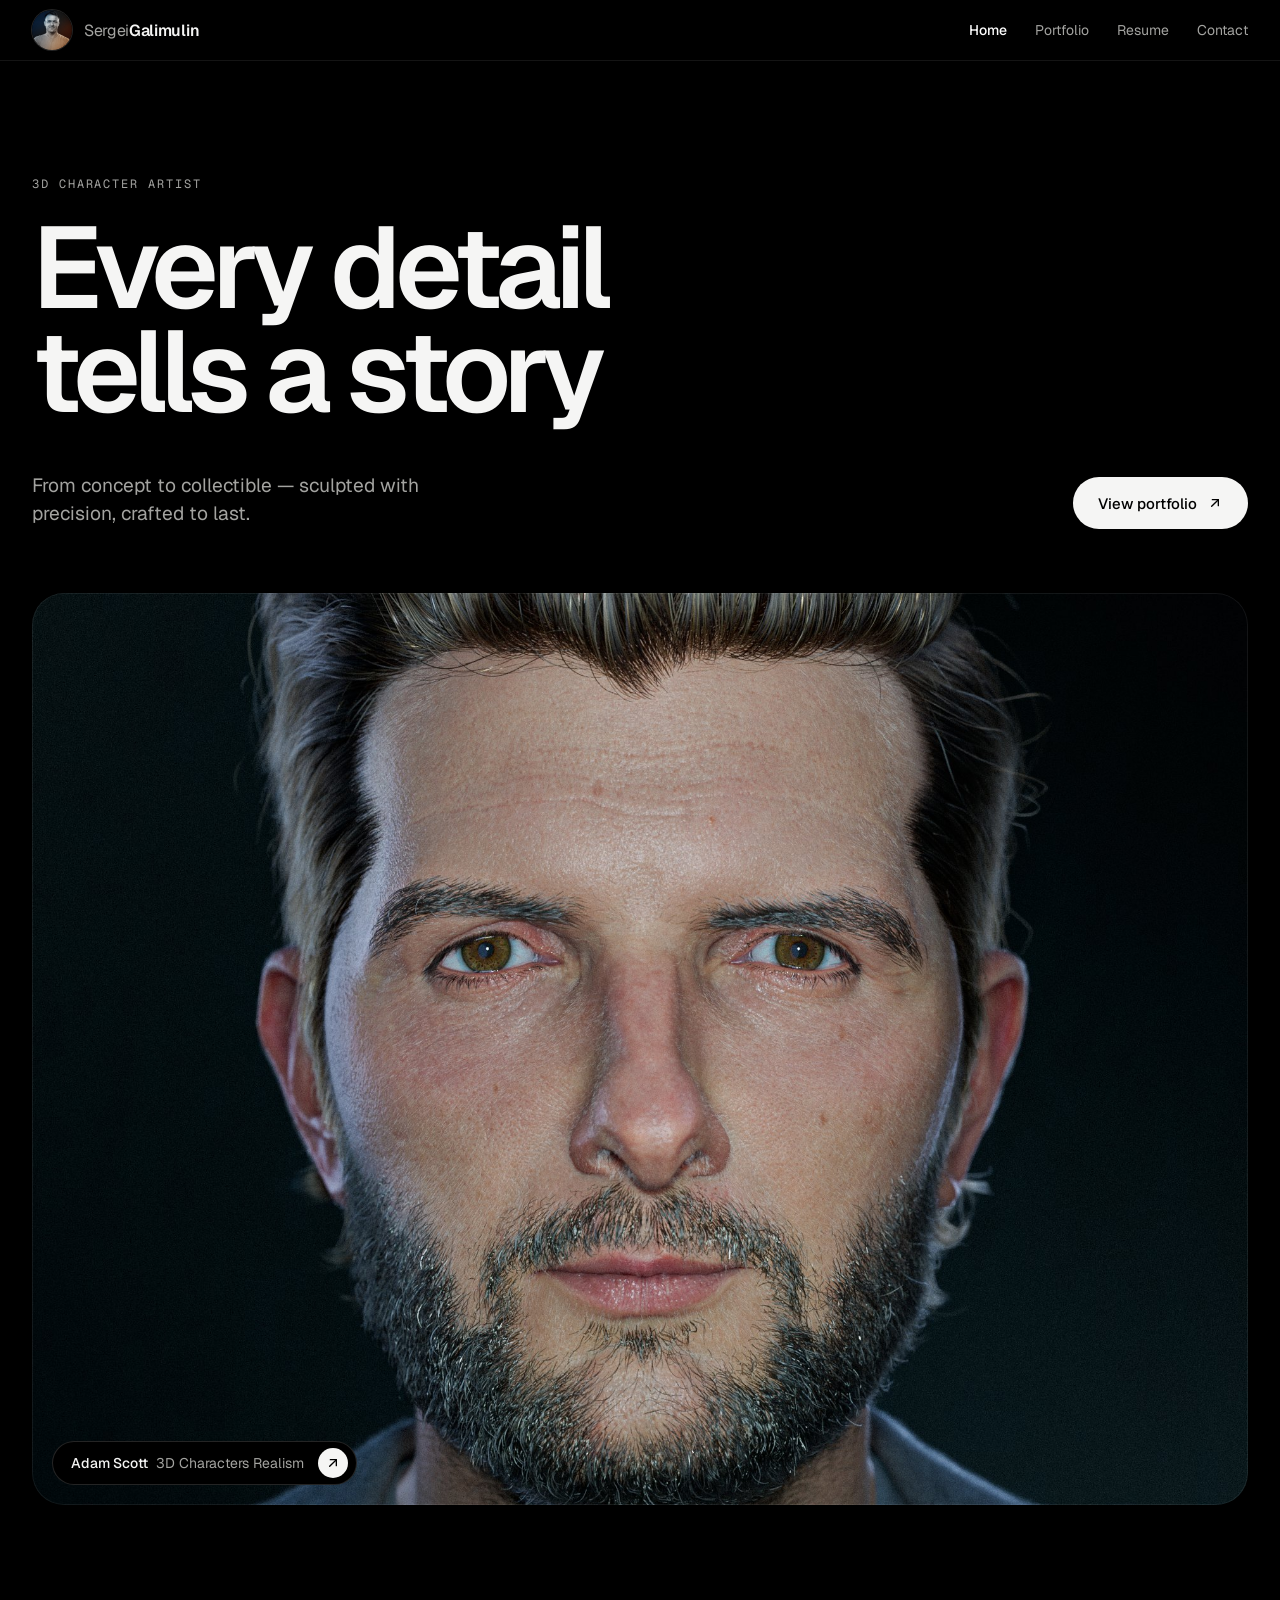
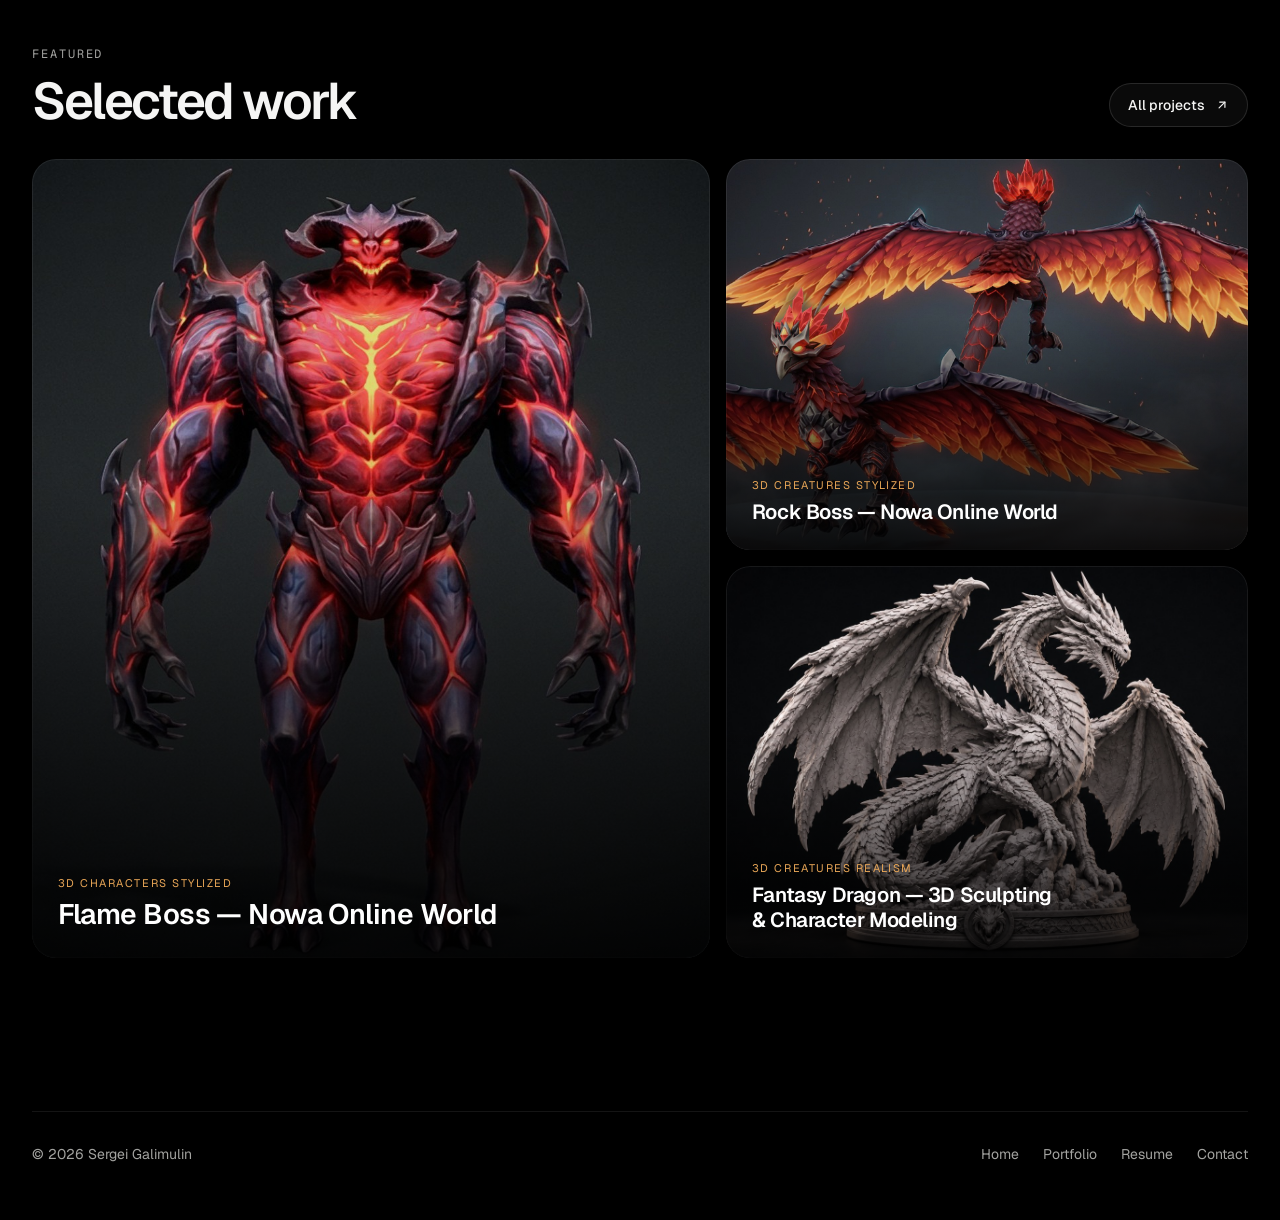
==== commit c5e41d7d: "Claude Analitics" ====
--- a/index.html
+++ b/index.html
@@ -65,5 +65,6 @@
 
   <script src="assets/js/site.js"></script>
   <script src="assets/js/home.js"></script>
+  <script type="module" src="https://static.cloudflareinsights.com/beacon.min.js" data-cf-beacon='{"token": "abe214f2f69e46d78d090125e327b1e5"}'></script>
 </body>
 </html>
--- a/assets/css/styles.css
+++ b/assets/css/styles.css
@@ -377,3 +377,4 @@
 .avatar:hover, .avatar:focus-visible { box-shadow: 0 0 0 2px var(--accent); transform: scale(1.05); }
 .cv-photo { display: block; width: 140px; height: 140px; border-radius: 50%; object-fit: cover; margin: 0 0 24px; box-shadow: 0 0 0 1px var(--line-strong); }
 @media (max-width: 520px) { .brand { gap: 8px; } .avatar { width: 34px; height: 34px; } .cv-photo { width: 112px; height: 112px; } }
+.tiles .tile:only-child { grid-column: 1 / -1; }
